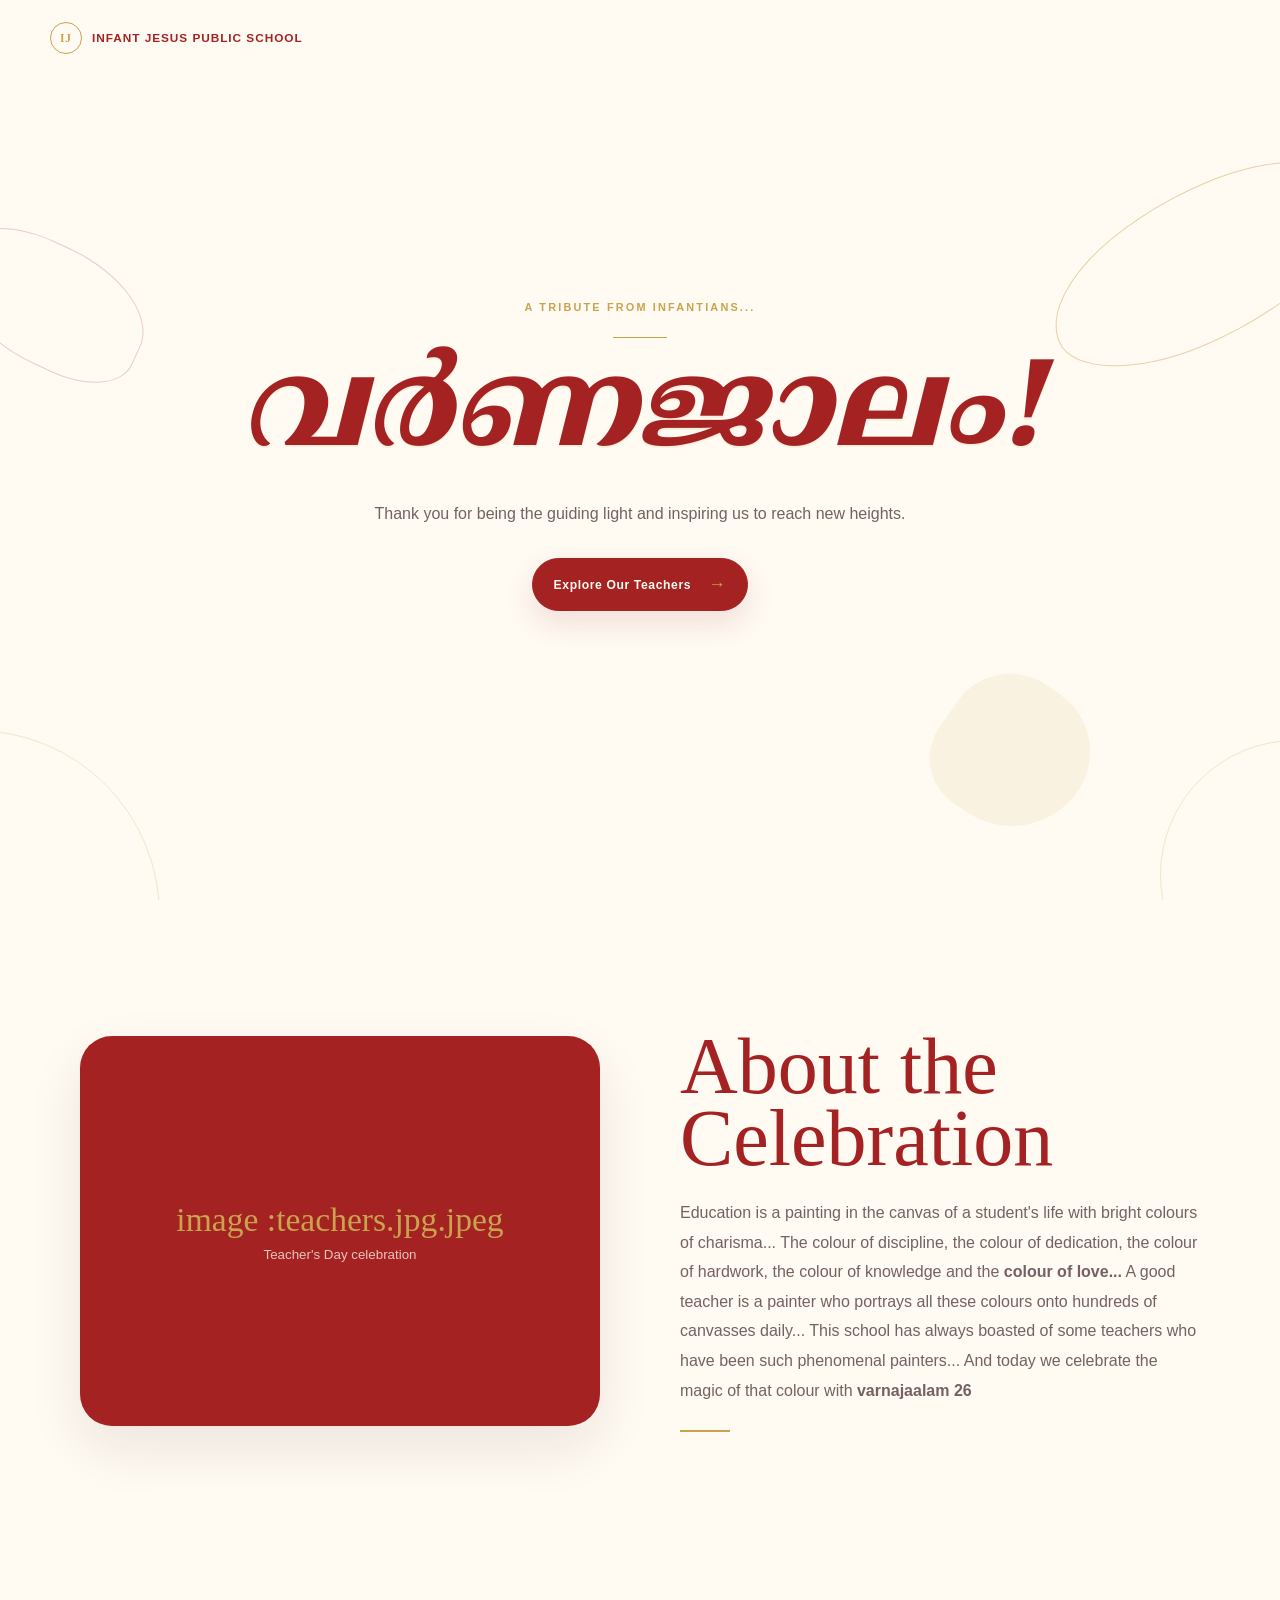
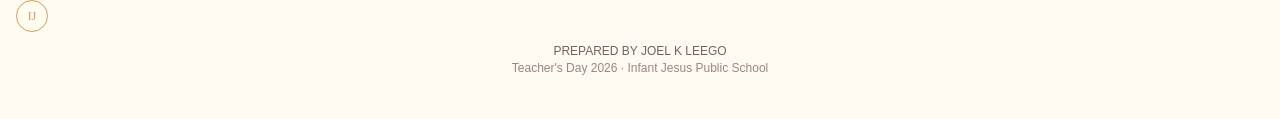
==== index.html @ cd266a33 "Update index.html" ====
<!DOCTYPE html>
<html lang="en">
<head>
  <meta charset="UTF-8">
  <meta name="viewport" content="width=device-width, initial-scale=1.0">
  <meta name="description" content="Happy Teacher's Day — Infant Jesus Public School, North Paravur">
  <meta name="theme-color" content="#871929">
  <title>Happy Teacher's Day | Infant Jesus Public School</title>
  <link rel="stylesheet" href="style.css">
</head>
<body class="home-page">

  <nav class="nav">
    <a class="brand" href="index.html">
      <span class="brand-mark">IJ</span>
      <span>Infant Jesus Public School</span>
    </a>
  </nav>

  <main>
    <section class="premium-hero">
      <div class="abstract-art art-one"></div>
      <div class="abstract-art art-two"></div>
      <div class="abstract-art art-three"></div>
      <div class="abstract-ring ring-one"></div>
      <div class="abstract-ring ring-two"></div>

      <div class="hero-inner">
        <p class="overline">A TRIBUTE FROM INFANTIANS...</p>

        <div class="hero-rule"></div>

        <!-- Malayalam Signature Title -->
        <h1 class="malayalam-signature-title">വർണജാലം!</h1>

        <p class="hero-subtitle">
          Thank you for being the guiding light and inspiring us to reach new heights.
        </p>

        <a class="hero-cta" href="teachers.html">
          <span>Explore Our Teachers</span>
          <b>→</b>
        </a>
        <p class="school-caption"></p>

      </div>
    </section>
    <section class="celebration-section">
      <div class="teachers.jpg.jpeg">
        <!-- Replace this placeholder with your celebration image later -->
        <div class="image-placeholder">
          <span>image :teachers.jpg.jpeg</span>
          <small>Teacher's Day celebration</small>
        </div>
      </div>

      <div class="celebration-copy">
        <h2>About the<br>Celebration</h2>
        <p>
         Education is a painting in the canvas of a student's life with bright colours of charisma...

The colour of discipline, the colour of dedication, the colour of hardwork, the colour of knowledge and the <B>colour of love...</B>

A good teacher is a painter who portrays all these colours onto hundreds of canvasses daily...

This school has always boasted of some teachers who have been such phenomenal painters...

And today we celebrate the magic of that colour
with <b>varnajaalam 26</b>
        </p>
        <div class="small-gold-line"></div>
      </div>
    </section>
  </main>

  <footer>
    <div class="footer-mark">IJ</div>
    <p>PREPARED BY JOEL K LEEGO</p>
    <span>Teacher's Day 2026 · Infant Jesus Public School</span>
  </footer>
</body>
</html>
---- style.css ----
@import url("https://fonts.googleapis.com/css2?family=Roboto+Slab:wght@700;800;900&display=swap");
@import url('https://fonts.googleapis.com/css2?family=Noto+Serif+Malayalam:wght@700;800;900&display=swap');

/* =========================================================
   PREMIUM TEACHER'S DAY WEBSITE
   3-color palette: deep red / warm white / gold
   ========================================================= */

@font-face {
  font-family: 'Bison';
  src: url('/fonts/Bison-Bold.woff2') format('woff2'),
       url('/fonts/Bison-Bold.woff') format('woff');
  font-weight: 800 900;
  font-style: normal;
  font-display: swap;
}

:root {
  --red: #a42222;
  --red-dark: #a42222;
  --white: #fffaf2;
  --gold: #c9a34e;
  --ink: #32171c;
  --muted: #756164;
  --line: rgba(140, 23, 40, .14);
  --gold-line: rgba(201, 163, 78, .48);
  --card: #fffdf9;
}

* { box-sizing: border-box; }

html { scroll-behavior: smooth; }

body {
  margin: 0;
  color: var(--ink);
  background: var(--white);
  font-family: Inter, Arial, Helvetica, sans-serif;
}

body.no-scroll { overflow: hidden; }

h1, h2, h3 {
  font-family: Georgia, "Times New Roman", serif;
}

a { color: inherit; text-decoration: none; }

button, input { font: inherit; }

.nav {
  position: absolute;
  z-index: 20;
  top: 0;
  left: 0;
  right: 0;
  width: min(1180px, calc(100% - 32px));
  margin: auto;
  padding: 22px 0;
  display: flex;
  align-items: center;
  justify-content: space-between;
}

.brand {
  display: inline-flex;
  align-items: center;
  gap: 10px;
  color: var(--red);
  font-size: .74rem;
  font-weight: 800;
  letter-spacing: .08em;
  text-transform: uppercase;
}

.brand-mark, .footer-mark {
  width: 32px;
  height: 32px;
  display: grid;
  place-items: center;
  border: 1px solid var(--gold);
  border-radius: 50%;
  color: var(--gold);
  font-family: Georgia, serif;
  font-size: .72rem;
}

.nav-link {
  display: inline-flex;
  gap: 8px;
  align-items: center;
  color: var(--red);
  font-size: .76rem;
  font-weight: 800;
  letter-spacing: .04em;
}

.nav-link span { color: var(--gold); }

/* ================= HOME ================= */

.premium-hero {
  min-height: 100svh;
  position: relative;
  overflow: hidden;
  display: grid;
  place-items: center;
  padding: 110px 20px 70px;
  isolation: isolate;
}

.hero-inner {
  position: relative;
  z-index: 5;
  max-width: 900px;
  text-align: center;
  animation: reveal .9s ease both;
  /* Use flex so the block title and surrounding elements stay perfectly centered */
  display: flex;
  flex-direction: column;
  align-items: center;
  justify-content: center;
}

.overline {
  margin: 0;
  color: var(--gold);
  font-size: .68rem;
  font-weight: 900;
  letter-spacing: .2em;
  text-transform: uppercase;
}

.hero-rule {
  width: 54px;
  height: 1px;
  margin: 24px auto;
  background: var(--gold);
}

/*
  BLOCK 9 TITLE
  ---------------------------------------------------------
  Prefer Bison if available. If not, use Noto Serif Malayalam
  (good Malayalam coverage) and apply a slight horizontal
  scale to emulate the elongated bold look you requested.
*/
.block-nine-title {
  margin: 0;
  color: var(--red);
  font-family: "Bison", "Noto Serif", "Roboto Slab", Rockwell, "Rockwell Extra Bold", Georgia, serif;
  font-weight: 900;
  font-size: clamp(3.55rem, 13.5vw, 8.8rem);
  line-height: .84;
  /* Malayalam should keep its native casing; don't force uppercase */
  text-transform: none;
  /* Tighten a bit for Malayalam text */
  letter-spacing: -.02em;
  text-shadow: 0 2px 0 rgba(201,163,78,.12);
  display: inline-block;
  /* Slight elongation to emulate Bison's look when Bison isn't present */
  transform: scaleX(1.00);
}

/*
  MALAYALAM SIGNATURE TITLE
  ---------------------------------------------------------
  For വർണജാലം - italic, slanted signature style while maintaining aesthetics
*/
.malayalam-signature-title {
  margin: 0;
  color: var(--red);
  font-family: "Noto Serif Malayalam", Georgia, serif;
  font-weight: 800;
  font-size: clamp(3.2rem, 12vw, 7.5rem);
  line-height: .9;
  text-transform: none;
  letter-spacing: -.01em;
  text-shadow: 0 2px 0 rgba(201,163,78,.12);
  display: inline-block;
  /* Italic + skew for signature-like appearance */
  font-style: italic;
  transform: skewY(0deg) scaleX(1.00);
}

/* Prefer less slant on narrow screens */
@media (max-width: 520px) 
  
}

/* Prefer less horizontal scale on narrow screens so it doesn't wrap awkwardly */
@media (max-width: 520px) {
  .block-nine-title { transform: scaleX(1.03); }
}

.hero-subtitle {
  width: min(600px, 100%);
  margin: 30px auto 0;
  color: var(--muted);
  font-size: 1rem;
  line-height: 1.8;
}

.hero-cta {
  display: inline-flex;
  align-items: center;
  gap: 17px;
  margin-top: 30px;
  padding: 15px 21px;
  border: 1px solid var(--red);
  border-radius: 999px;
  color: var(--white);
  background: var(--red);
  box-shadow: 0 12px 30px rgba(140,23,40,.12);
  font-size: .76rem;
  font-weight: 900;
  letter-spacing: .05em;
  transition: .25s ease;
}

.hero-cta b {
  color: var(--gold);
  font-size: 1.1rem;
}

.hero-cta:hover {
  background: var(--red-dark);
  transform: translateY(-2px);
}

.school-caption {
  margin: 28px 0 0;
  color: var(--red);
  opacity: .55;
  font-size: .62rem;
  font-weight: 800;
  letter-spacing: .16em;
}

.abstract-art {
  position: absolute;
  z-index: -1;
  pointer-events: none;
}

.art-one {
  width: 330px;
  height: 150px;
  right: -90px;
  top: 21%;
  border: 1px solid var(--gold-line);
  border-radius: 60% 40% 60% 40%;
  transform: rotate(-23deg);
}

.art-two {
  width: 210px;
  height: 120px;
  left: -60px;
  top: 27%;
  border: 1px solid rgba(140,23,40,.2);
  border-radius: 50% 60% 40% 70%;
  transform: rotate(25deg);
}

.art-three {
  width: 150px;
  height: 150px;
  right: 15%;
  bottom: 8%;
  border-radius: 48% 52% 60% 40%;
  background: rgba(201,163,78,.10);
  transform: rotate(35deg);
}

.abstract-ring {
  position: absolute;
  z-index: -2;
  border: 1px solid rgba(201,163,78,.25);
  border-radius: 50%;
}

.ring-one {
  width: 370px;
  height: 370px;
  left: -210px;
  bottom: -200px;
}

.ring-two {
  width: 270px;
  height: 270px;
  right: -150px;
  bottom: -110px;
}

/* ================= CELEBRATION ================= */

.celebration-section {
  width: min(1120px, calc(100% - 32px));
  margin: 0 auto;
  padding: 100px 0;
  display: grid;
  grid-template-columns: 1fr;
  gap: 45px;
  align-items: center;
}

.celebration-image {
  order: 2;
}

.image-placeholder {
  min-height: 390px;
  border-radius: 32px;
  display: flex;
  flex-direction: column;
  align-items: center;
  justify-content: center;
  color: var(--gold);
  background: var(--red);
  box-shadow: 0 22px 55px rgba(50,23,28,.09);
}

.image-placeholder span {
  font-family: Georgia, serif;
  font-size: 2.1rem;
}

.image-placeholder small {
  margin-top: 8px;
  color: var(--white);
  opacity: .75;
}

.celebration-copy { order: 1; }

.section-kicker {
  margin: 0 0 12px;
  color: var(--gold);
  font-size: .68rem;
  font-weight: 900;
  letter-spacing: .18em;
  text-transform: uppercase;
}

.celebration-copy h2 {
  margin: 0;
  color: var(--red);
  font-size: clamp(3rem, 9vw, 5rem);
  line-height: .9;
  font-weight: 500;
}

.celebration-copy p:not(.section-kicker) {
  max-width: 560px;
  margin-top: 24px;
  color: var(--muted);
  line-height: 1.85;
}

.small-gold-line {
  width: 50px;
  height: 2px;
  margin-top: 25px;
  background: var(--gold);
}

/* ================= TEACHERS PAGE ================= */

.directory-hero {
  position: relative;
  min-height: 43svh;
  display: grid;
  place-items: center;
  overflow: hidden;
  padding: 120px 20px 55px;
  text-align: center;
}

.directory-heading {
  position: relative;
  z-index: 2;
  animation: reveal .7s ease both;
}

.directory-heading h1 {
  margin: 0;
  color: var(--red);
  font-size: clamp(3.5rem, 12vw, 6.5rem);
  line-height: .9;
  font-weight: 500;
}

.directory-heading > p:last-child {
  margin: 18px auto 0;
  color: var(--muted);
}

.directory-decoration {
  position: absolute;
  border: 1px solid var(--gold-line);
  border-radius: 50%;
}

.deco-left {
  width: 250px;
  height: 250px;
  left: -130px;
  top: 30px;
}

.deco-right {
  width: 330px;
  height: 330px;
  right: -180px;
  bottom: -180px;
}

.directory-section {
  width: min(1180px, calc(100% - 32px));
  margin: auto;
  padding: 20px 0 100px;
}

.directory-tools {
  width: min(700px, 100%);
  margin: 0 auto 35px;
}

.directory-tools label {
  display: block;
  margin-bottom: 8px;
  color: var(--muted);
  font-size: .72rem;
  font-weight: 800;
}

.search-box {
  display: flex;
  align-items: center;
  gap: 9px;
  padding: 0 16px;
  border: 1px solid var(--line);
  border-radius: 16px;
  background: var(--card);
  transition: .2s ease;
}

.search-box:focus-within {
  border-color: var(--gold);
  box-shadow: 0 0 0 4px rgba(201,163,78,.10);
}

.search-box > span {
  color: var(--gold);
  font-size: 1.45rem;
}

.search-box input {
  width: 100%;
  min-width: 0;
  padding: 15px 0;
  border: 0;
  outline: 0;
  color: var(--ink);
  background: transparent;
}

/* ================= TILE GRID ================= */

.teacher-grid {
  display: grid;
  grid-template-columns: repeat(2, minmax(0, 1fr));
  gap: 13px;
}

.teacher-tile {
  position: relative;
  min-width: 0;
  aspect-ratio: .82;
  overflow: hidden;
  padding: 0;
  border: 0;
  border-radius: 20px;
  background: var(--red);
  cursor: pointer;
  text-align: left;
  box-shadow: 0 10px 30px rgba(50,23,28,.07);
  transition: transform .25s ease, box-shadow .25s ease;
}

.teacher-tile:hover,
.teacher-tile:focus-visible {
  outline: none;
  transform: translateY(-4px);
  box-shadow: 0 18px 40px rgba(50,23,28,.14);
}

.tile-number {
  position: absolute;
  z-index: 5;
  top: 11px;
  left: 12px;
  width: 31px;
  height: 31px;
  display: grid;
  place-items: center;
  border: 1px solid rgba(255,250,242,.55);
  border-radius: 50%;
  color: var(--white);
  background: rgba(140,23,40,.45);
  backdrop-filter: blur(7px);
  font-size: .63rem;
  font-weight: 900;
}

.tile-photo {
  position: absolute;
  inset: 0;
  display: block;
}

.tile-photo img {
  width: 100%;
  height: 100%;
  object-fit: cover;
}

.tile-photo-placeholder {
  width: 100%;
  height: 100%;
  display: grid;
  place-items: center;
  color: rgba(255,250,242,.8);
  background:
    radial-gradient(circle at 50% 40%, rgba(201,163,78,.34), transparent 28%),
    linear-gradient(145deg, var(--red), var(--red-dark));
}

.tile-photo-placeholder span {
  font-family: Georgia, serif;
  font-size: 1.05rem;
  letter-spacing: .12em;
}

.tile-caption {
  position: absolute;
  z-index: 4;
  right: 0;
  bottom: 0;
  left: 0;
  padding: 42px 13px 15px;
  display: flex;
  flex-direction: column;
  align-items: center;
  text-align: center;
  color: var(--white);
  background: linear-gradient(transparent, rgba(45,8,14,.92));
}

.tile-caption strong {
  font-family: Georgia, serif;
  font-size: 1.03rem;
  line-height: 1.1;
}

.tile-caption small {
  margin-top: 5px;
  color: rgba(255,250,242,.78);
  font-size: .65rem;
}

.teacher-count {
  margin: 18px 0 0;
  color: var(--muted);
  text-align: center;
  font-size: .75rem;
}

.no-results {
  display: none;
  color: var(--muted);
  text-align: center;
}

.no-results.visible { display: block; }

/* ================= PROFILE — UNCHANGED FUNCTIONALLY ================= */

.profile-overlay {
  position: fixed;
  inset: 0;
  z-index: 100;
  display: none;
  align-items: center;
  justify-content: center;
  padding: 16px;
  background: rgba(45,8,14,.60);
}

.profile-overlay.active { display: flex; }

.profile-card {
  width: min(620px, 100%);
  max-height: 92vh;
  overflow-y: auto;
  position: relative;
  padding: 34px 24px 42px;
  border-radius: 30px;
  background: var(--white);
  animation: profileIn .28s ease both;
}

.close-button {
  position: absolute;
  z-index: 3;
  top: 12px;
  right: 14px;
  width: 40px;
  height: 40px;
  border: 0;
  border-radius: 50%;
  color: var(--red);
  background: transparent;
  font-size: 1.8rem;
  cursor: pointer;
}

.profile-photo {
  width: min(230px, 62vw);
  aspect-ratio: 1;
  margin: 4px auto 24px;
  overflow: hidden;
  border-radius: 30px;
  background: var(--red);
}

.profile-photo img {
  width: 100%;
  height: 100%;
  display: block;
  object-fit: cover;
}

.profile-placeholder {
  width: 100%;
  height: 100%;
  display: grid;
  place-items: center;
  color: var(--gold);
  font-family: Georgia, serif;
  font-size: 1.35rem;
}

.profile-subject {
  margin: 0;
  color: var(--gold);
  text-align: center;
  font-size: .68rem;
  font-weight: 900;
  letter-spacing: .15em;
  text-transform: uppercase;
}

.profile-card h2 {
  margin: 7px 0 0;
  color: var(--red);
  text-align: center;
  font-size: 2.7rem;
  line-height: 1;
  font-weight: 500;
}

.profile-section {
  margin-top: 32px;
}

.profile-section h3 {
  margin: 0 0 10px;
  color: var(--red);
  font-size: 1.45rem;
}

.profile-section > p {
  margin: 0;
  color: var(--muted);
  line-height: 1.8;
}

blockquote {
  margin: 13px 0;
  padding: 13px 0 13px 16px;
  border-left: 3px solid var(--gold);
  color: var(--ink);
  line-height: 1.7;
}

/* ================= FOOTER ================= */

footer {
  padding: 38px 16px 44px;
  color: var(--muted);
  text-align: center;
  font-size: .75rem;
}

footer p { margin: 12px 0 3px; }
footer span { opacity: .75; }

/* ================= ANIMATION ================= */

@keyframes reveal {
  from { opacity: 0; transform: translateY(15px); }
  to { opacity: 1; transform: translateY(0); }
}

@keyframes profileIn {
  from { opacity: 0; transform: translateY(18px) scale(.98); }
  to { opacity: 1; transform: translateY(0) scale(1); }
}

/* ================= RESPONSIVE ================= */

@media (min-width: 650px) {
  .block-nine-title {
    letter-spacing: -.052em;
  }

  .teacher-grid {
    grid-template-columns: repeat(3, minmax(0, 1fr));
    gap: 18px;
  }

  .celebration-section {
    grid-template-columns: 1fr 1fr;
    gap: 80px;
  }

  .celebration-image { order: 2; }
  .celebration-copy { order: 1; }
}

@media (min-width: 920px) {
  .teacher-grid {
    grid-template-columns: repeat(4, minmax(0, 1fr));
  }

  .celebration-section {
    padding-top: 130px;
    padding-bottom: 130px;
  }
}

@media (max-width: 520px) {
  .nav {
    width: calc(100% - 24px);
  }

  .brand span:last-child {
    max-width: 145px;
    line-height: 1.1;
  }

  .premium-hero {
    padding-top: 105px;
  }

  .block-nine-title {
    font-size: 4.05rem;
    /* reduce the transform a bit on small screens so it doesn't overflow */
    transform: scaleX(1.03);
  }

  .teacher-grid {
    gap: 10px;
  }

  .teacher-tile {
    border-radius: 16px;
  }

  .tile-caption strong {
    font-size: .9rem;
  }

  .profile-card {
    border-radius: 25px;
  }
}
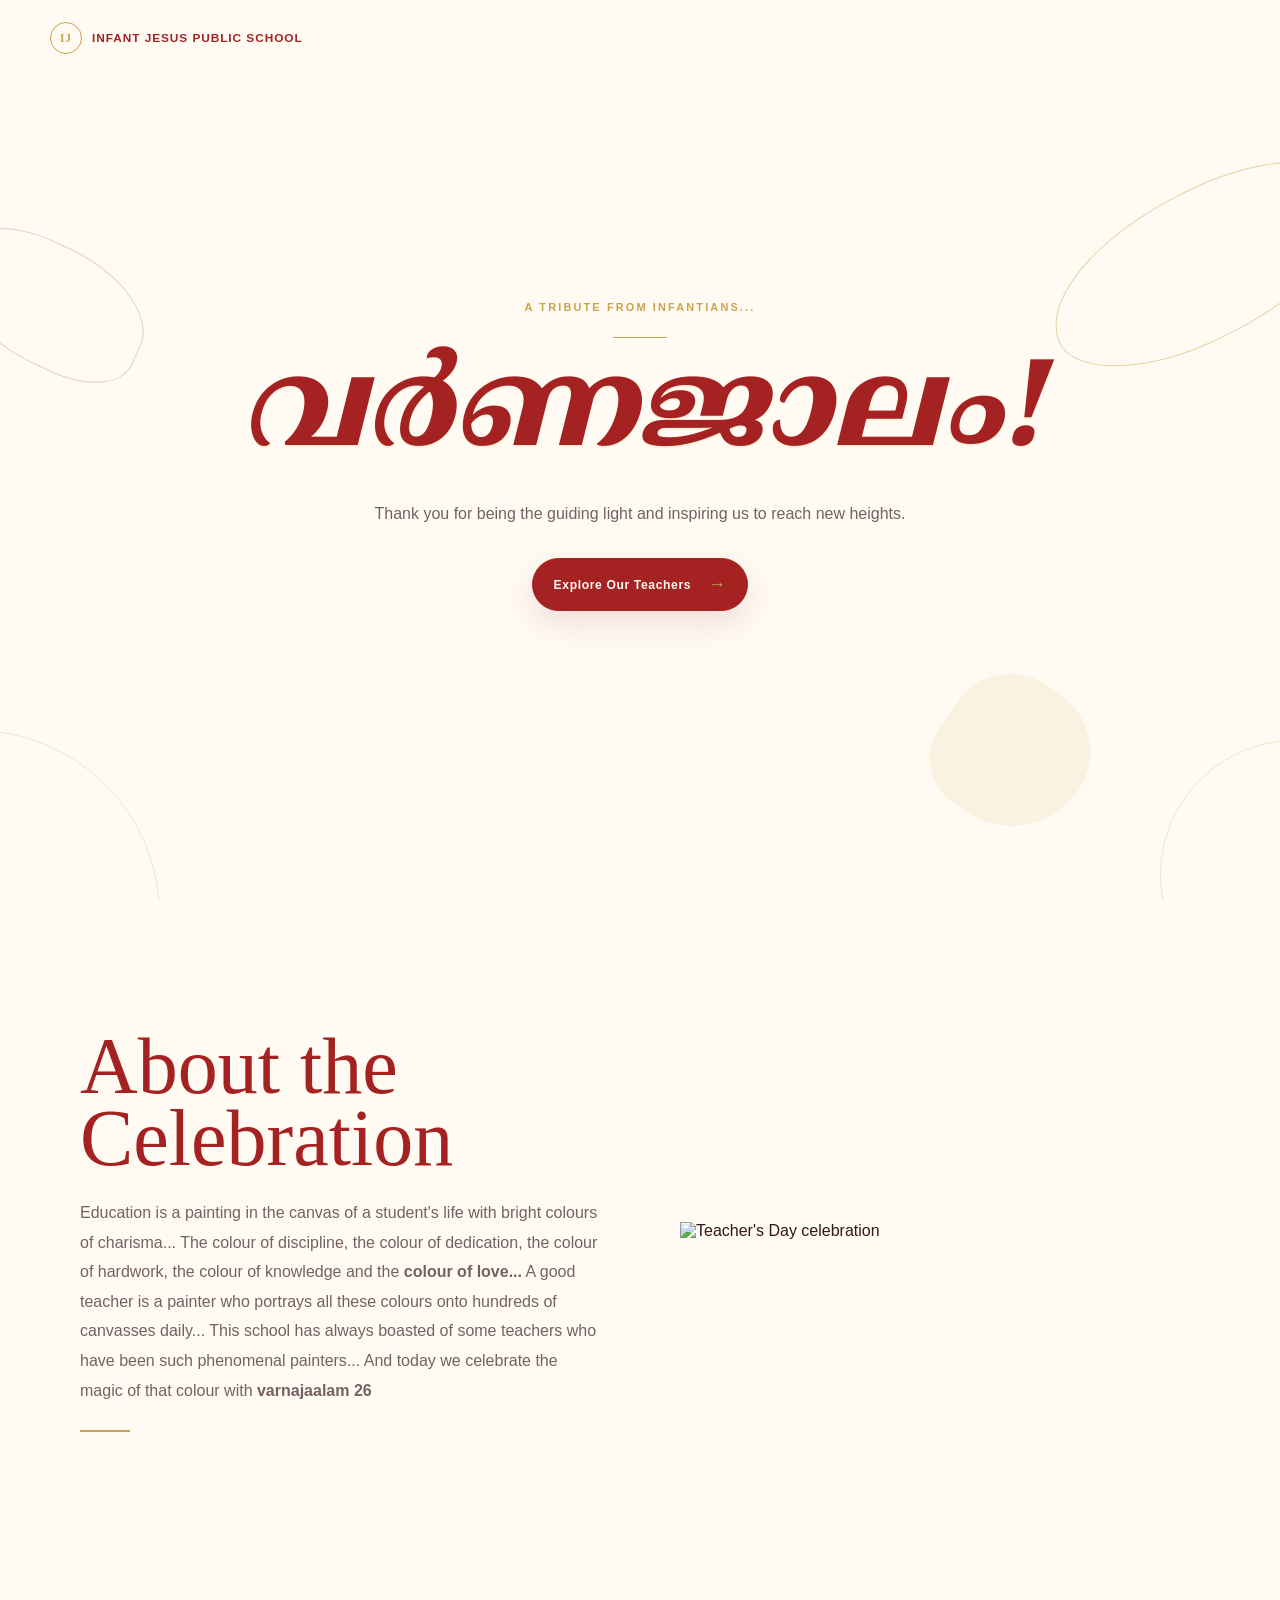
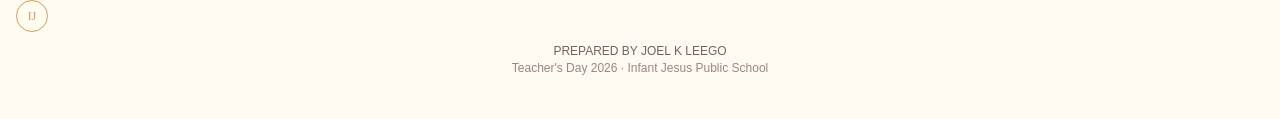
==== commit 6faa8f22: "Update index.html" ====
--- a/index.html
+++ b/index.html
@@ -46,13 +46,9 @@
       </div>
     </section>
     <section class="celebration-section">
-      <div class="teachers.jpg.jpeg">
-        <!-- Replace this placeholder with your celebration image later -->
-        <div class="image-placeholder">
-          <span>image :teachers.jpg.jpeg</span>
-          <small>Teacher's Day celebration</small>
-        </div>
-      </div>
+    <div class="celebration-image">
+  <img src="teachers.jpg" alt="Teacher's Day celebration">
+</div>
 
       <div class="celebration-copy">
         <h2>About the<br>Celebration</h2>
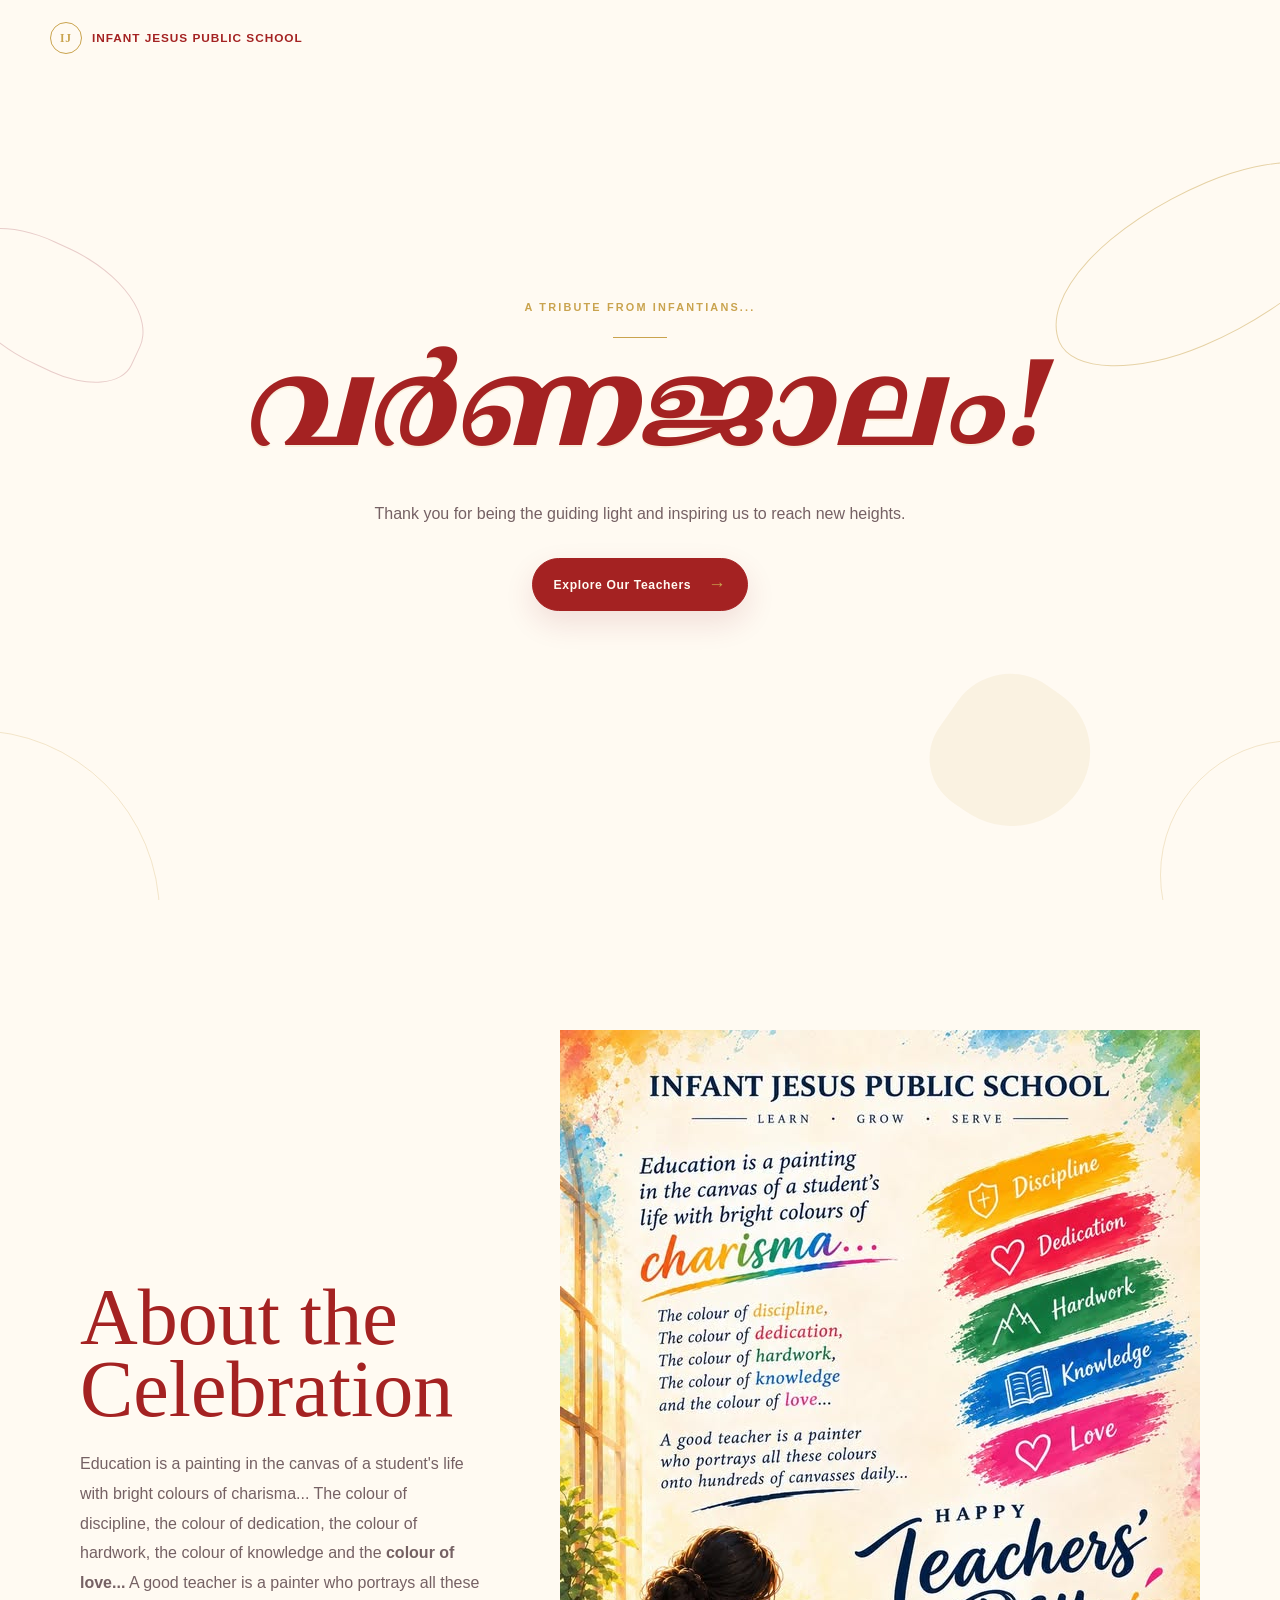
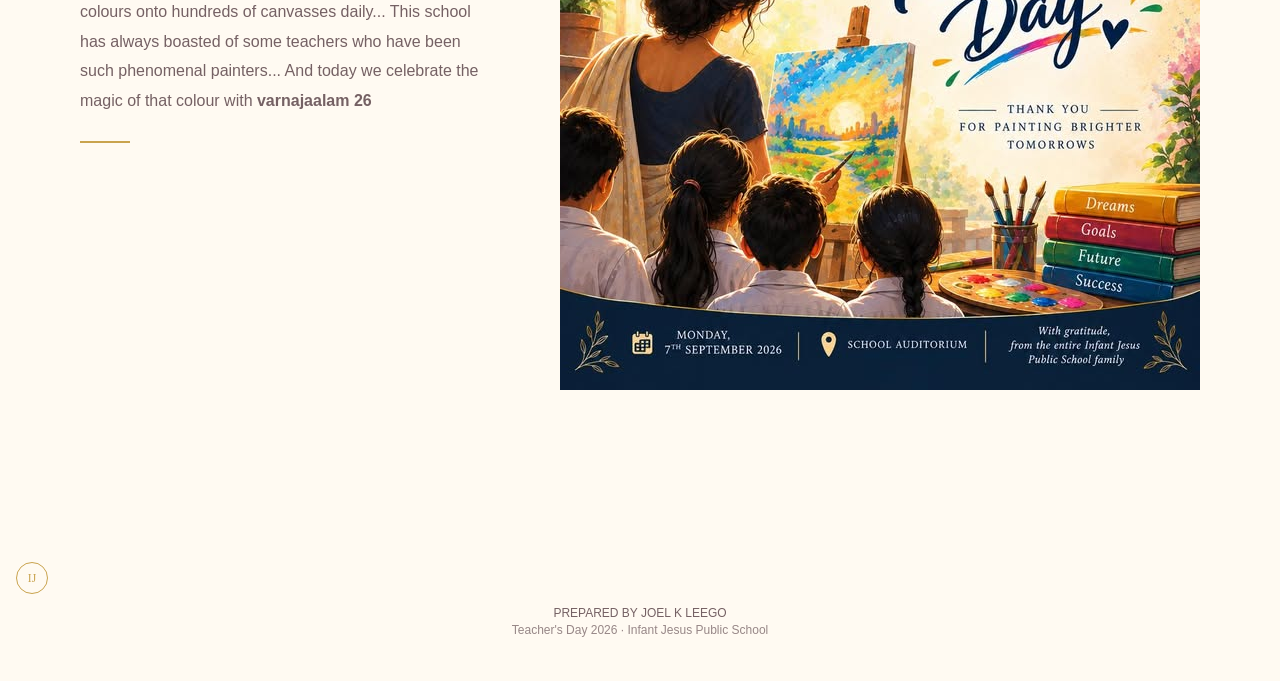
==== commit 62f05337: "Update index.html" ====
--- a/index.html
+++ b/index.html
@@ -47,7 +47,7 @@
     </section>
     <section class="celebration-section">
     <div class="celebration-image">
-  <img src="teachers.jpg" alt="Teacher's Day celebration">
+  <img src="teachers.jpg.jpeg" alt="Teacher's Day celebration">
 </div>
 
       <div class="celebration-copy">
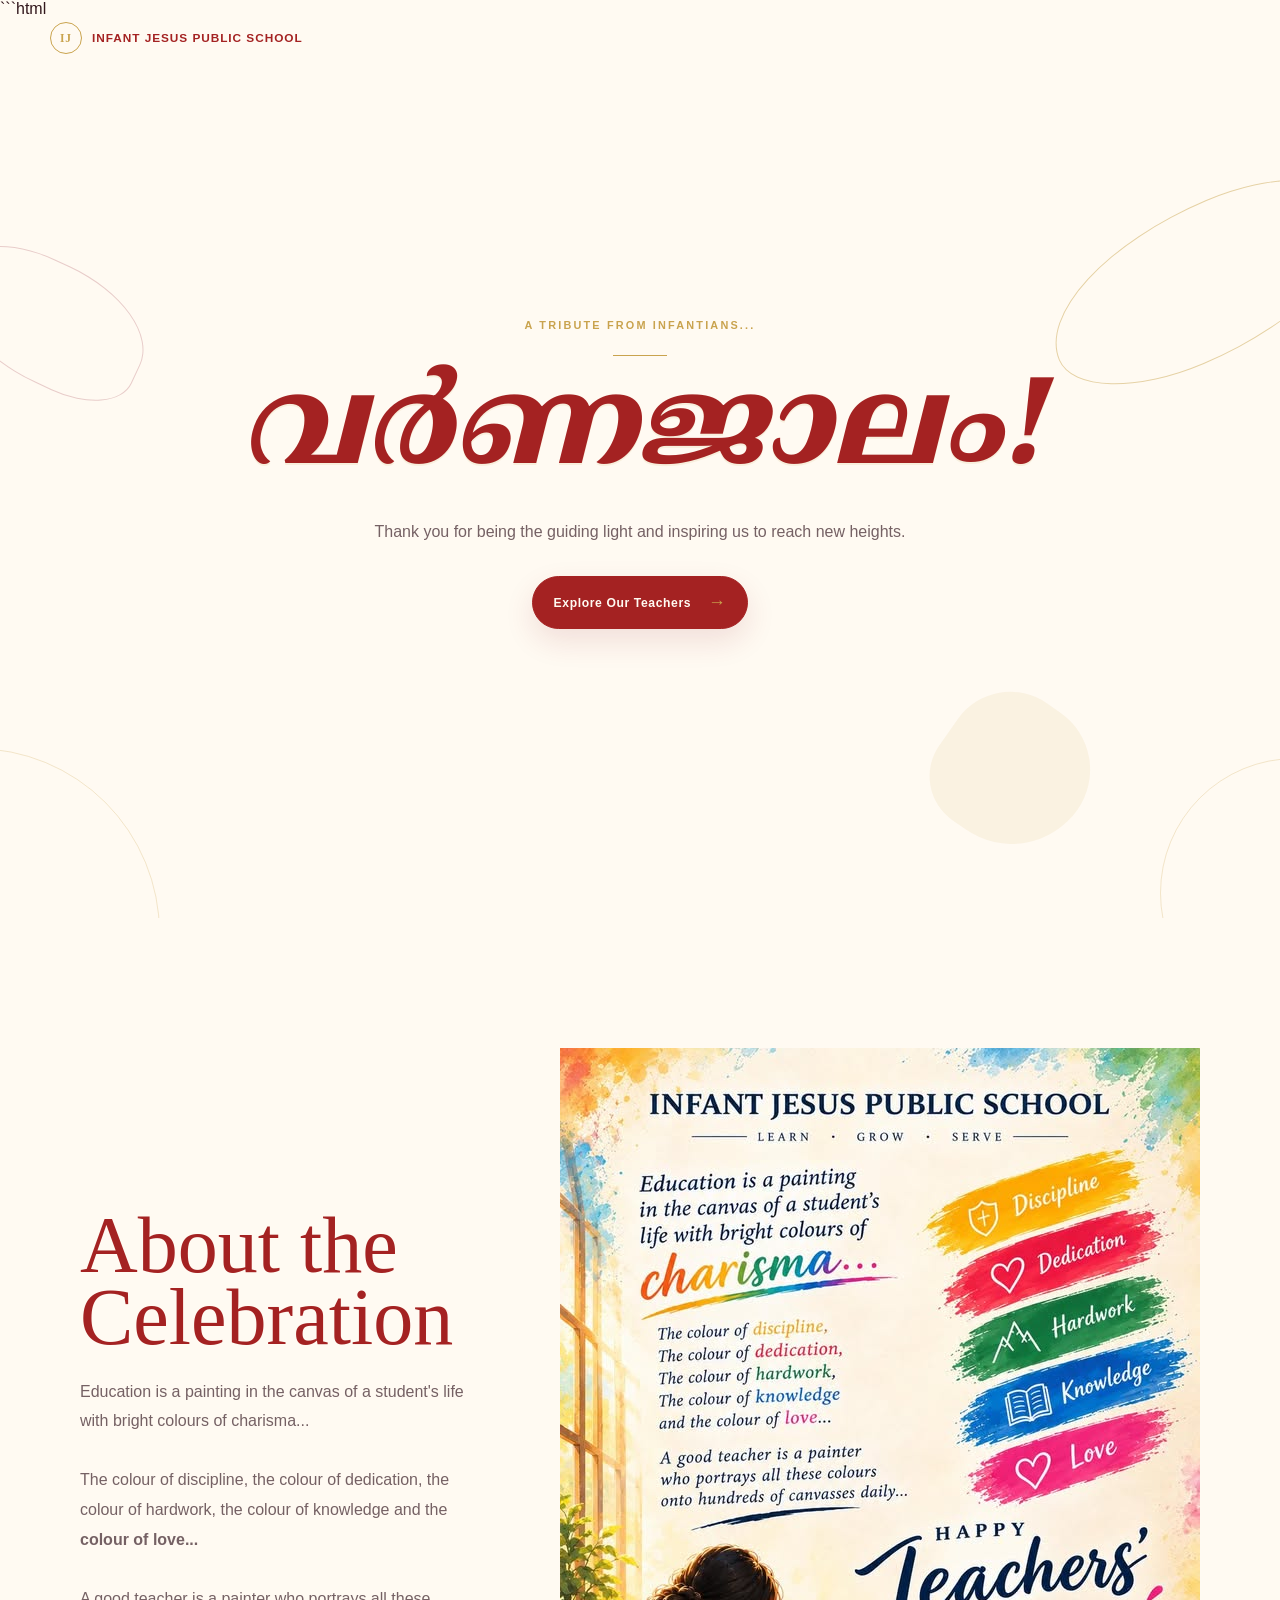
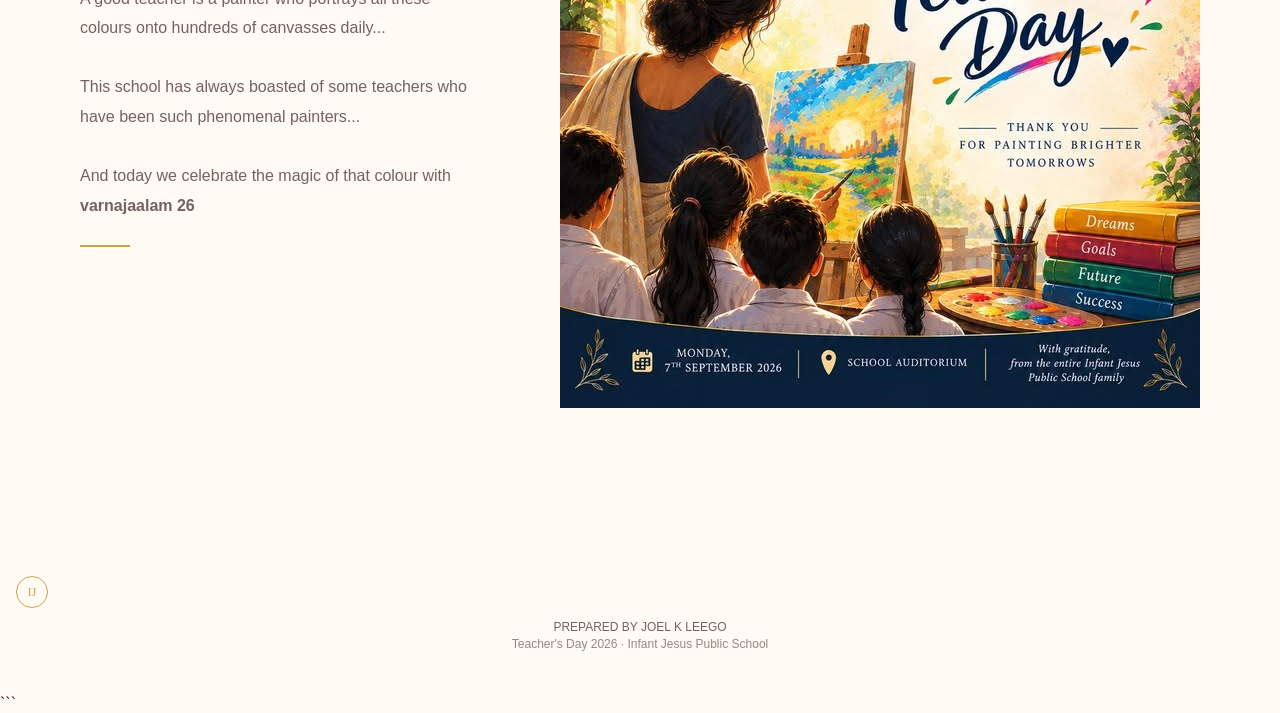
==== commit 622e4b8c: "Update index.html" ====
--- a/index.html
+++ b/index.html
@@ -1,13 +1,18 @@
+```html
 <!DOCTYPE html>
 <html lang="en">
 <head>
   <meta charset="UTF-8">
   <meta name="viewport" content="width=device-width, initial-scale=1.0">
+
   <meta name="description" content="Happy Teacher's Day — Infant Jesus Public School, North Paravur">
   <meta name="theme-color" content="#871929">
+
   <title>Happy Teacher's Day | Infant Jesus Public School</title>
+
   <link rel="stylesheet" href="style.css">
 </head>
+
 <body class="home-page">
 
   <nav class="nav">
@@ -18,14 +23,22 @@
   </nav>
 
   <main>
+
+    <!-- =========================
+         HERO SECTION
+    ========================== -->
+
     <section class="premium-hero">
+
       <div class="abstract-art art-one"></div>
       <div class="abstract-art art-two"></div>
       <div class="abstract-art art-three"></div>
+
       <div class="abstract-ring ring-one"></div>
       <div class="abstract-ring ring-two"></div>
 
       <div class="hero-inner">
+
         <p class="overline">A TRIBUTE FROM INFANTIANS...</p>
 
         <div class="hero-rule"></div>
@@ -41,38 +54,86 @@
           <span>Explore Our Teachers</span>
           <b>→</b>
         </a>
+
         <p class="school-caption"></p>
 
       </div>
+
     </section>
+
+
+    <!-- =========================
+         CELEBRATION SECTION
+    ========================== -->
+
     <section class="celebration-section">
-    <div class="celebration-image">
-  <img src="teachers.jpg.jpeg" alt="Teacher's Day celebration">
-</div>
 
+      <!-- Celebration Image -->
+      <div class="celebration-image">
+        <img
+          src="teachers.jpg.jpeg"
+          alt="Teacher's Day celebration"
+        >
+      </div>
+
+
+      <!-- Celebration Text -->
       <div class="celebration-copy">
-        <h2>About the<br>Celebration</h2>
+
+        <h2>
+          About the<br>
+          Celebration
+        </h2>
+
         <p>
-         Education is a painting in the canvas of a student's life with bright colours of charisma...
+          Education is a painting in the canvas of a student's life with bright colours of charisma...
 
-The colour of discipline, the colour of dedication, the colour of hardwork, the colour of knowledge and the <B>colour of love...</B>
+          <br><br>
 
-A good teacher is a painter who portrays all these colours onto hundreds of canvasses daily...
+          The colour of discipline, the colour of dedication, the colour of hardwork,
+          the colour of knowledge and the <b>colour of love...</b>
 
-This school has always boasted of some teachers who have been such phenomenal painters...
+          <br><br>
 
-And today we celebrate the magic of that colour
-with <b>varnajaalam 26</b>
+          A good teacher is a painter who portrays all these colours onto hundreds
+          of canvasses daily...
+
+          <br><br>
+
+          This school has always boasted of some teachers who have been such
+          phenomenal painters...
+
+          <br><br>
+
+          And today we celebrate the magic of that colour
+          with <b>varnajaalam 26</b>
         </p>
+
         <div class="small-gold-line"></div>
+
       </div>
+
     </section>
+
   </main>
 
+
+  <!-- =========================
+       FOOTER
+  ========================== -->
+
   <footer>
+
     <div class="footer-mark">IJ</div>
+
     <p>PREPARED BY JOEL K LEEGO</p>
-    <span>Teacher's Day 2026 · Infant Jesus Public School</span>
+
+    <span>
+      Teacher's Day 2026 · Infant Jesus Public School
+    </span>
+
   </footer>
+
 </body>
 </html>
+```
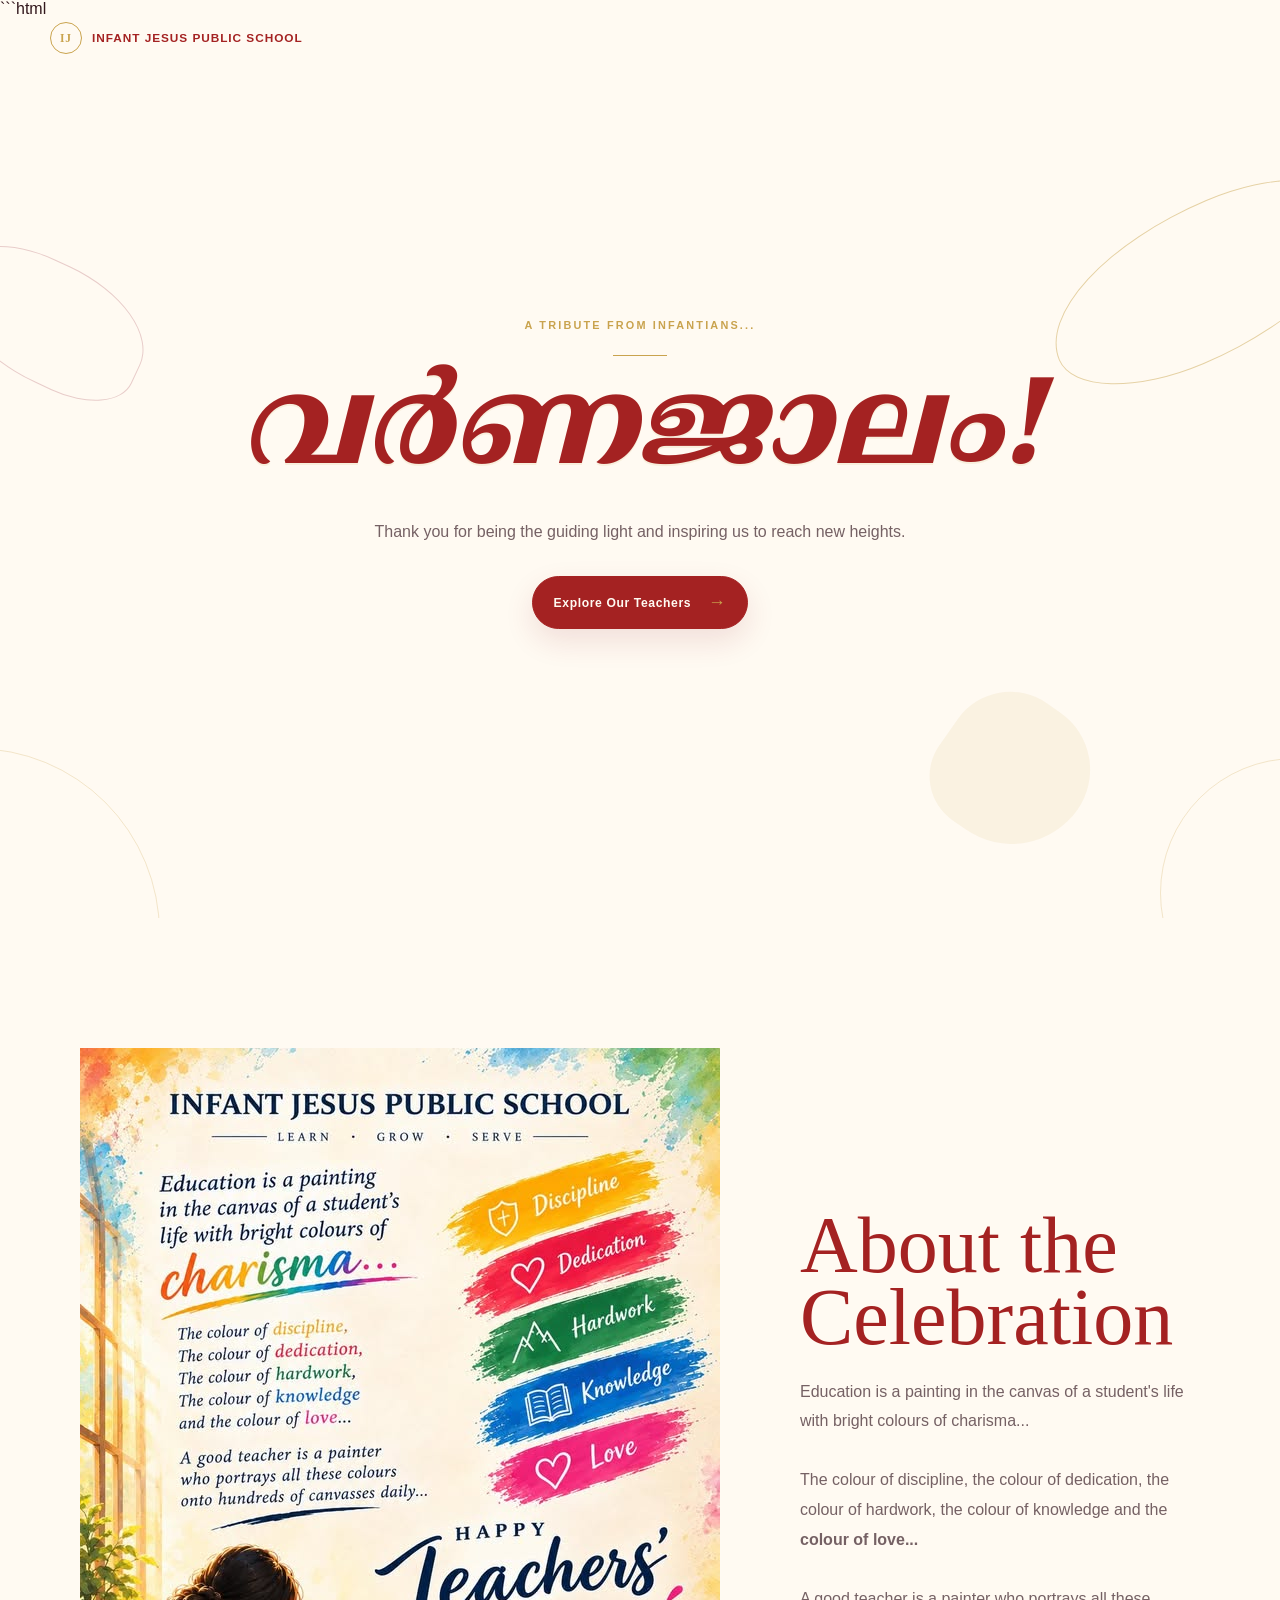
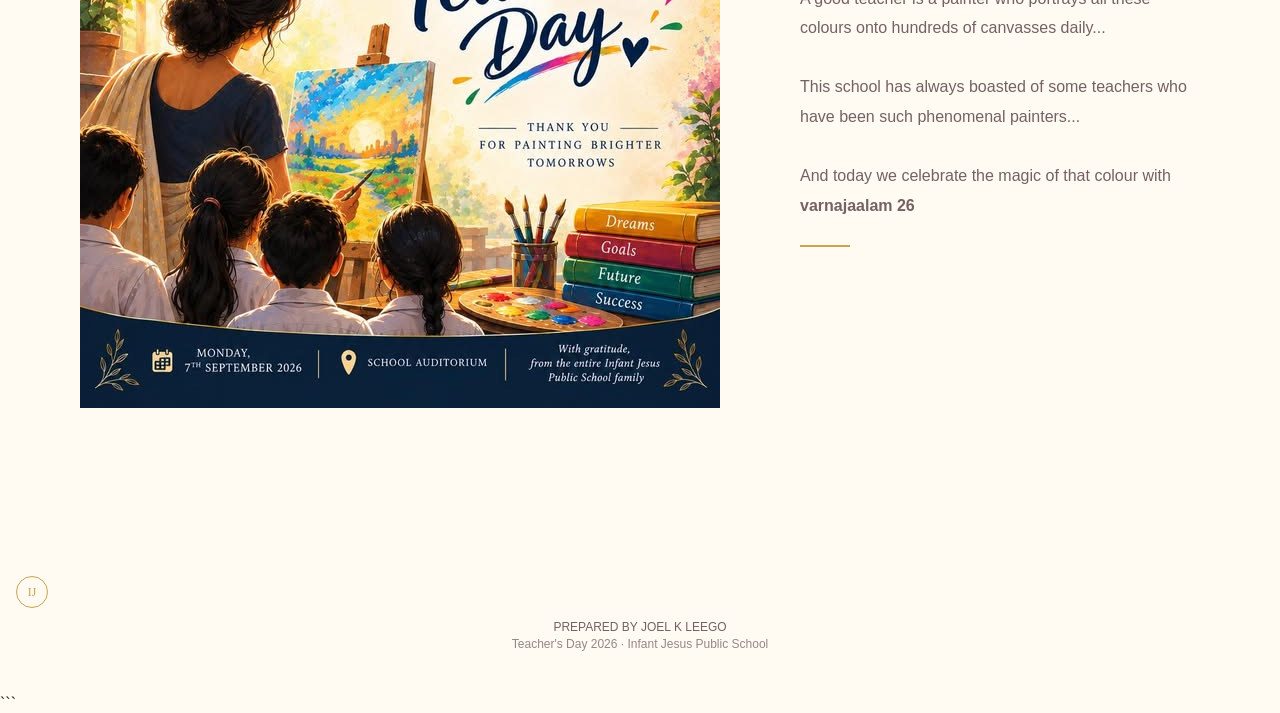
==== commit 82fe66de: "Update index.html" ====
--- a/index.html
+++ b/index.html
@@ -15,12 +15,17 @@
 
 <body class="home-page">
 
+  <!-- =========================
+       NAVIGATION
+  ========================== -->
+
   <nav class="nav">
     <a class="brand" href="index.html">
       <span class="brand-mark">IJ</span>
       <span>Infant Jesus Public School</span>
     </a>
   </nav>
+
 
   <main>
 
@@ -37,14 +42,16 @@
       <div class="abstract-ring ring-one"></div>
       <div class="abstract-ring ring-two"></div>
 
+
       <div class="hero-inner">
 
         <p class="overline">A TRIBUTE FROM INFANTIANS...</p>
 
         <div class="hero-rule"></div>
 
-        <!-- Malayalam Signature Title -->
-        <h1 class="malayalam-signature-title">വർണജാലം!</h1>
+        <h1 class="malayalam-signature-title">
+          വർണജാലം!
+        </h1>
 
         <p class="hero-subtitle">
           Thank you for being the guiding light and inspiring us to reach new heights.
@@ -63,21 +70,30 @@
 
 
     <!-- =========================
-         CELEBRATION SECTION
+         ABOUT THE CELEBRATION
     ========================== -->
 
     <section class="celebration-section">
 
-      <!-- Celebration Image -->
-      <div class="celebration-image">
-        <img
-          src="teachers.jpg.jpeg"
-          alt="Teacher's Day celebration"
-        >
+
+      <!-- PHONE IMAGE -->
+
+      <div class="celebration-phone">
+
+        <div class="phone-screen">
+
+          <img
+            src="teachers.jpg.jpeg"
+            alt="Teacher's Day celebration"
+          >
+
+        </div>
+
       </div>
 
 
-      <!-- Celebration Text -->
+      <!-- TEXT -->
+
       <div class="celebration-copy">
 
         <h2>
@@ -86,17 +102,19 @@
         </h2>
 
         <p>
-          Education is a painting in the canvas of a student's life with bright colours of charisma...
+          Education is a painting in the canvas of a student's life with bright
+          colours of charisma...
 
           <br><br>
 
-          The colour of discipline, the colour of dedication, the colour of hardwork,
-          the colour of knowledge and the <b>colour of love...</b>
+          The colour of discipline, the colour of dedication, the colour of
+          hardwork, the colour of knowledge and the
+          <b>colour of love...</b>
 
           <br><br>
 
-          A good teacher is a painter who portrays all these colours onto hundreds
-          of canvasses daily...
+          A good teacher is a painter who portrays all these colours onto
+          hundreds of canvasses daily...
 
           <br><br>
 
@@ -124,9 +142,13 @@
 
   <footer>
 
-    <div class="footer-mark">IJ</div>
+    <div class="footer-mark">
+      IJ
+    </div>
 
-    <p>PREPARED BY JOEL K LEEGO</p>
+    <p>
+      PREPARED BY JOEL K LEEGO
+    </p>
 
     <span>
       Teacher's Day 2026 · Infant Jesus Public School
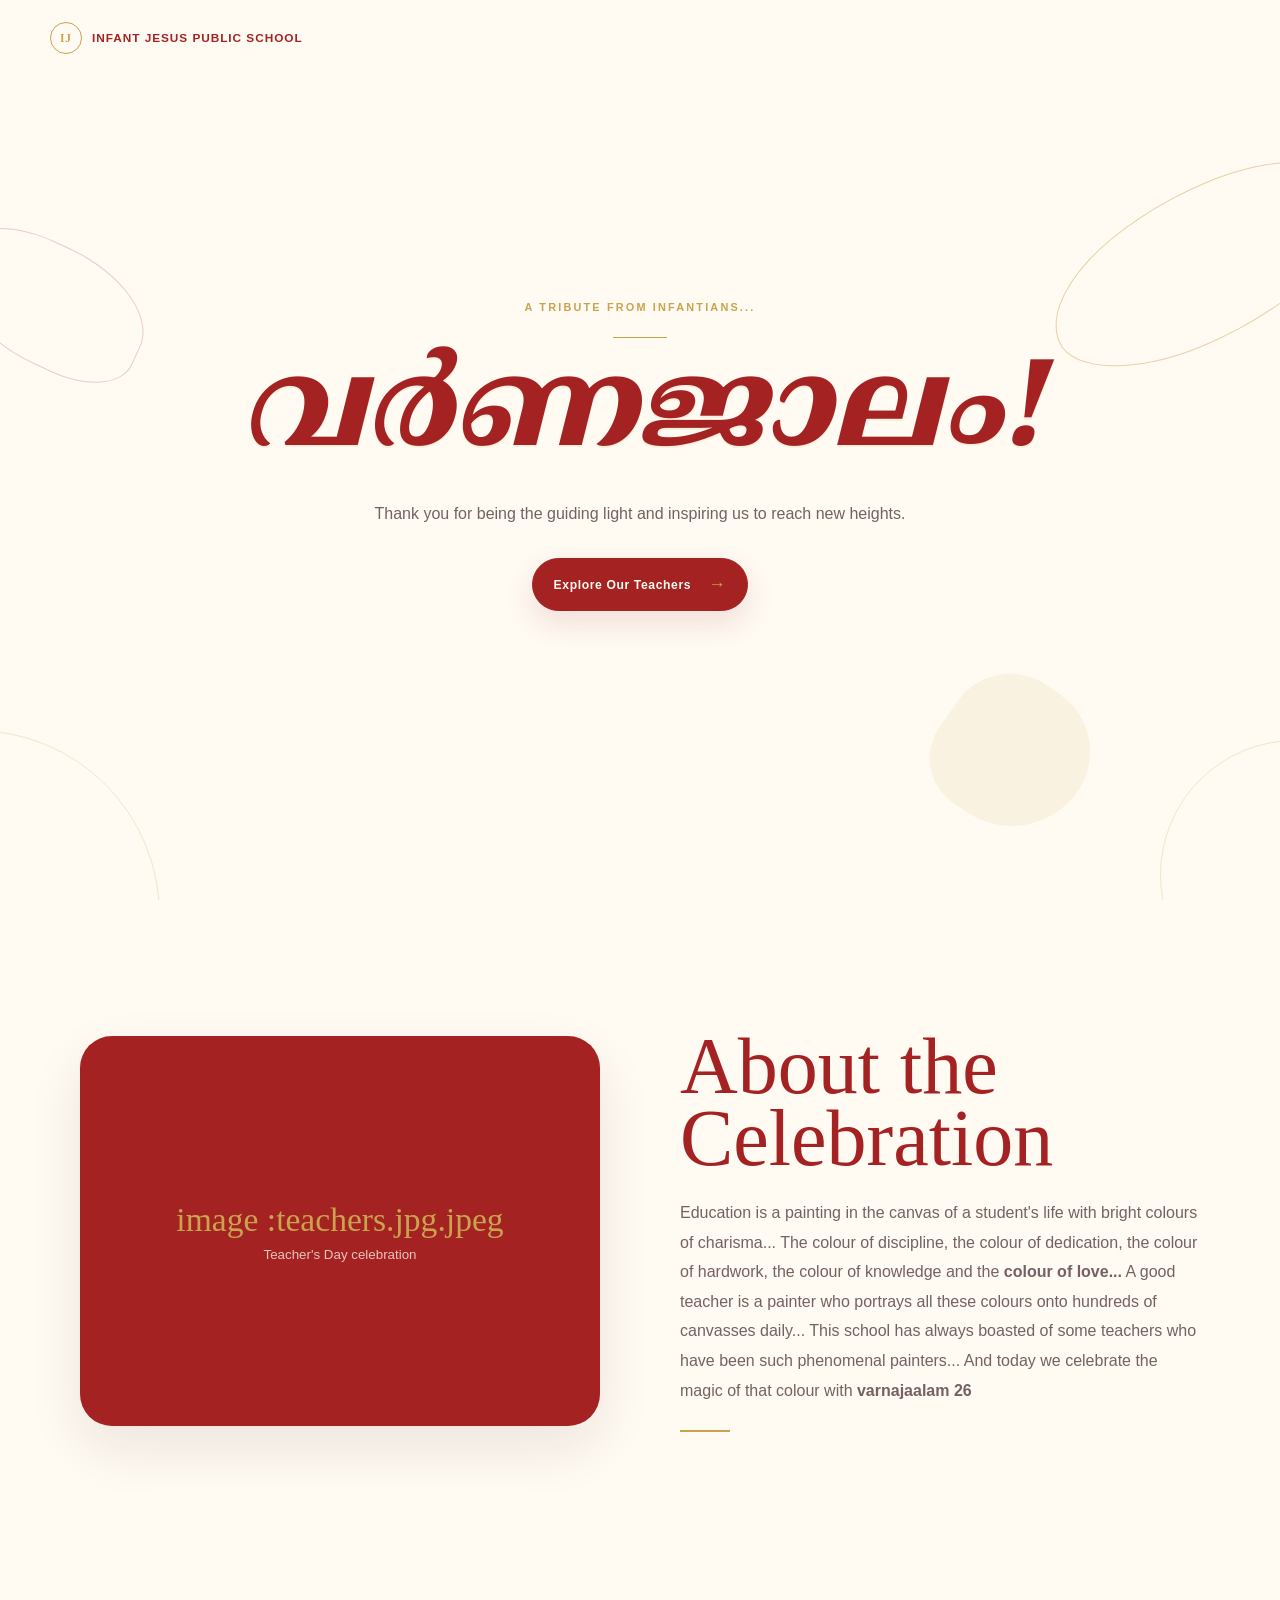
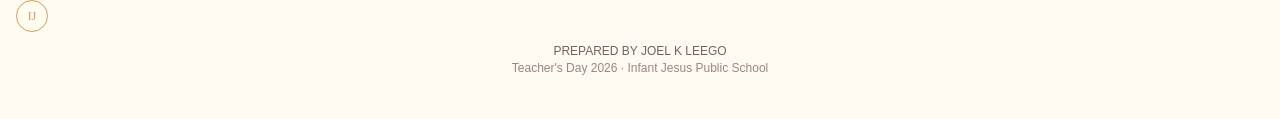
==== commit 799ece0f: "Update index.html" ====
--- a/index.html
+++ b/index.html
@@ -1,23 +1,14 @@
-```html
 <!DOCTYPE html>
 <html lang="en">
 <head>
   <meta charset="UTF-8">
   <meta name="viewport" content="width=device-width, initial-scale=1.0">
-
   <meta name="description" content="Happy Teacher's Day — Infant Jesus Public School, North Paravur">
   <meta name="theme-color" content="#871929">
-
   <title>Happy Teacher's Day | Infant Jesus Public School</title>
-
   <link rel="stylesheet" href="style.css">
 </head>
-
 <body class="home-page">
-
-  <!-- =========================
-       NAVIGATION
-  ========================== -->
 
   <nav class="nav">
     <a class="brand" href="index.html">
@@ -26,32 +17,21 @@
     </a>
   </nav>
 
-
   <main>
-
-    <!-- =========================
-         HERO SECTION
-    ========================== -->
-
     <section class="premium-hero">
-
       <div class="abstract-art art-one"></div>
       <div class="abstract-art art-two"></div>
       <div class="abstract-art art-three"></div>
-
       <div class="abstract-ring ring-one"></div>
       <div class="abstract-ring ring-two"></div>
 
-
       <div class="hero-inner">
-
         <p class="overline">A TRIBUTE FROM INFANTIANS...</p>
 
         <div class="hero-rule"></div>
 
-        <h1 class="malayalam-signature-title">
-          വർണജാലം!
-        </h1>
+        <!-- Malayalam Signature Title -->
+        <h1 class="malayalam-signature-title">വർണജാലം!</h1>
 
         <p class="hero-subtitle">
           Thank you for being the guiding light and inspiring us to reach new heights.
@@ -61,101 +41,42 @@
           <span>Explore Our Teachers</span>
           <b>→</b>
         </a>
-
         <p class="school-caption"></p>
 
       </div>
-
     </section>
-
-
-    <!-- =========================
-         ABOUT THE CELEBRATION
-    ========================== -->
-
     <section class="celebration-section">
-
-
-      <!-- PHONE IMAGE -->
-
-      <div class="celebration-phone">
-
-        <div class="phone-screen">
-
-          <img
-            src="teachers.jpg.jpeg"
-            alt="Teacher's Day celebration"
-          >
-
+      <div class="image:teachers.jpg.jpeg">
+        <!-- Replace this placeholder with your celebration image later -->
+        <div class="image-placeholder">
+          <span>image :teachers.jpg.jpeg</span>
+          <small>Teacher's Day celebration</small>
         </div>
-
       </div>
 
+      <div class="celebration-copy">
+        <h2>About the<br>Celebration</h2>
+        <p>
+         Education is a painting in the canvas of a student's life with bright colours of charisma...
 
-      <!-- TEXT -->
+The colour of discipline, the colour of dedication, the colour of hardwork, the colour of knowledge and the <B>colour of love...</B>
 
-      <div class="celebration-copy">
+A good teacher is a painter who portrays all these colours onto hundreds of canvasses daily...
 
-        <h2>
-          About the<br>
-          Celebration
-        </h2>
+This school has always boasted of some teachers who have been such phenomenal painters...
 
-        <p>
-          Education is a painting in the canvas of a student's life with bright
-          colours of charisma...
-
-          <br><br>
-
-          The colour of discipline, the colour of dedication, the colour of
-          hardwork, the colour of knowledge and the
-          <b>colour of love...</b>
-
-          <br><br>
-
-          A good teacher is a painter who portrays all these colours onto
-          hundreds of canvasses daily...
-
-          <br><br>
-
-          This school has always boasted of some teachers who have been such
-          phenomenal painters...
-
-          <br><br>
-
-          And today we celebrate the magic of that colour
-          with <b>varnajaalam 26</b>
+And today we celebrate the magic of that colour
+with <b>varnajaalam 26</b>
         </p>
-
         <div class="small-gold-line"></div>
-
       </div>
-
     </section>
-
   </main>
 
-
-  <!-- =========================
-       FOOTER
-  ========================== -->
-
   <footer>
-
-    <div class="footer-mark">
-      IJ
-    </div>
-
-    <p>
-      PREPARED BY JOEL K LEEGO
-    </p>
-
-    <span>
-      Teacher's Day 2026 · Infant Jesus Public School
-    </span>
-
+    <div class="footer-mark">IJ</div>
+    <p>PREPARED BY JOEL K LEEGO</p>
+    <span>Teacher's Day 2026 · Infant Jesus Public School</span>
   </footer>
-
 </body>
-</html>
-```
+</html> 
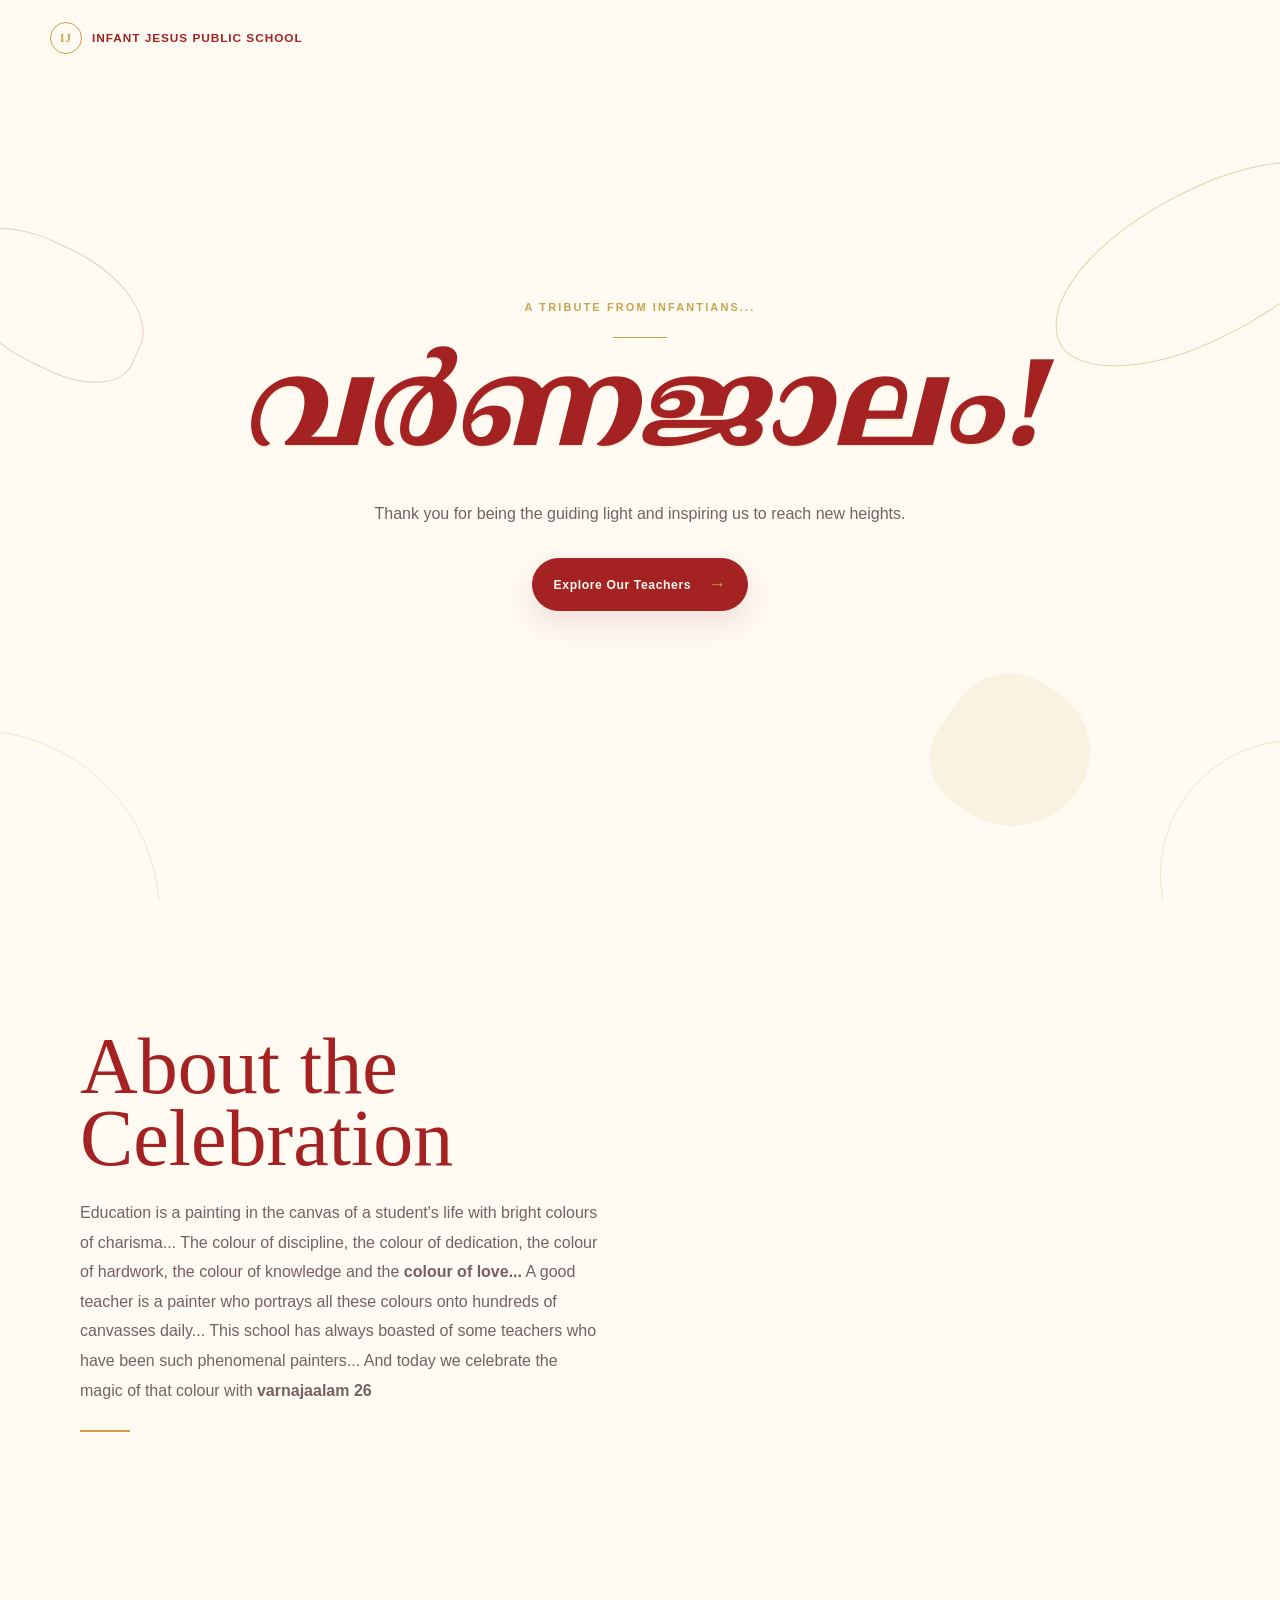
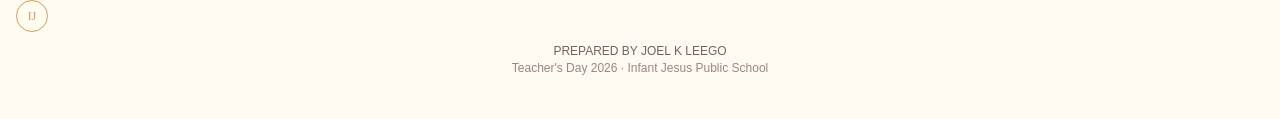
==== commit 5cfe3542: "Update index.html" ====
--- a/index.html
+++ b/index.html
@@ -46,13 +46,6 @@
       </div>
     </section>
     <section class="celebration-section">
-      <div class="image:teachers.jpg.jpeg">
-        <!-- Replace this placeholder with your celebration image later -->
-        <div class="image-placeholder">
-          <span>image :teachers.jpg.jpeg</span>
-          <small>Teacher's Day celebration</small>
-        </div>
-      </div>
 
       <div class="celebration-copy">
         <h2>About the<br>Celebration</h2>
